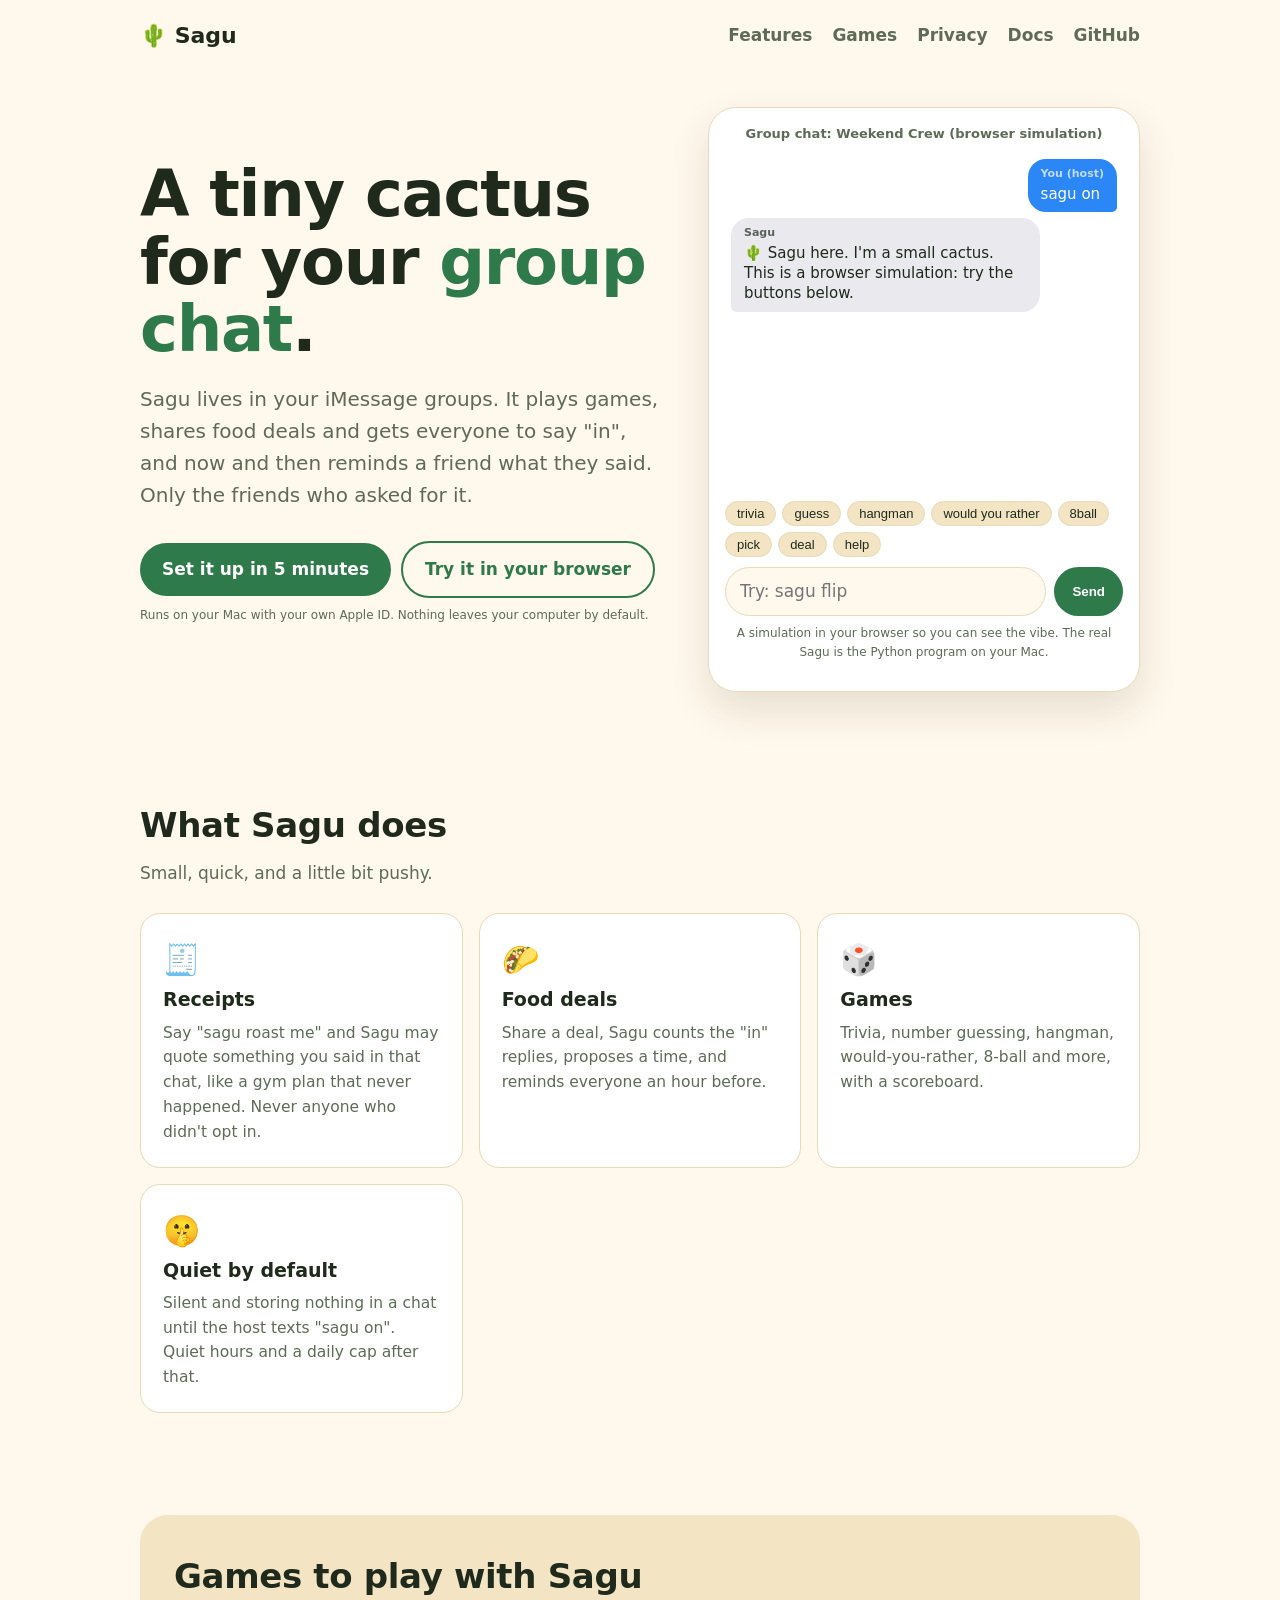
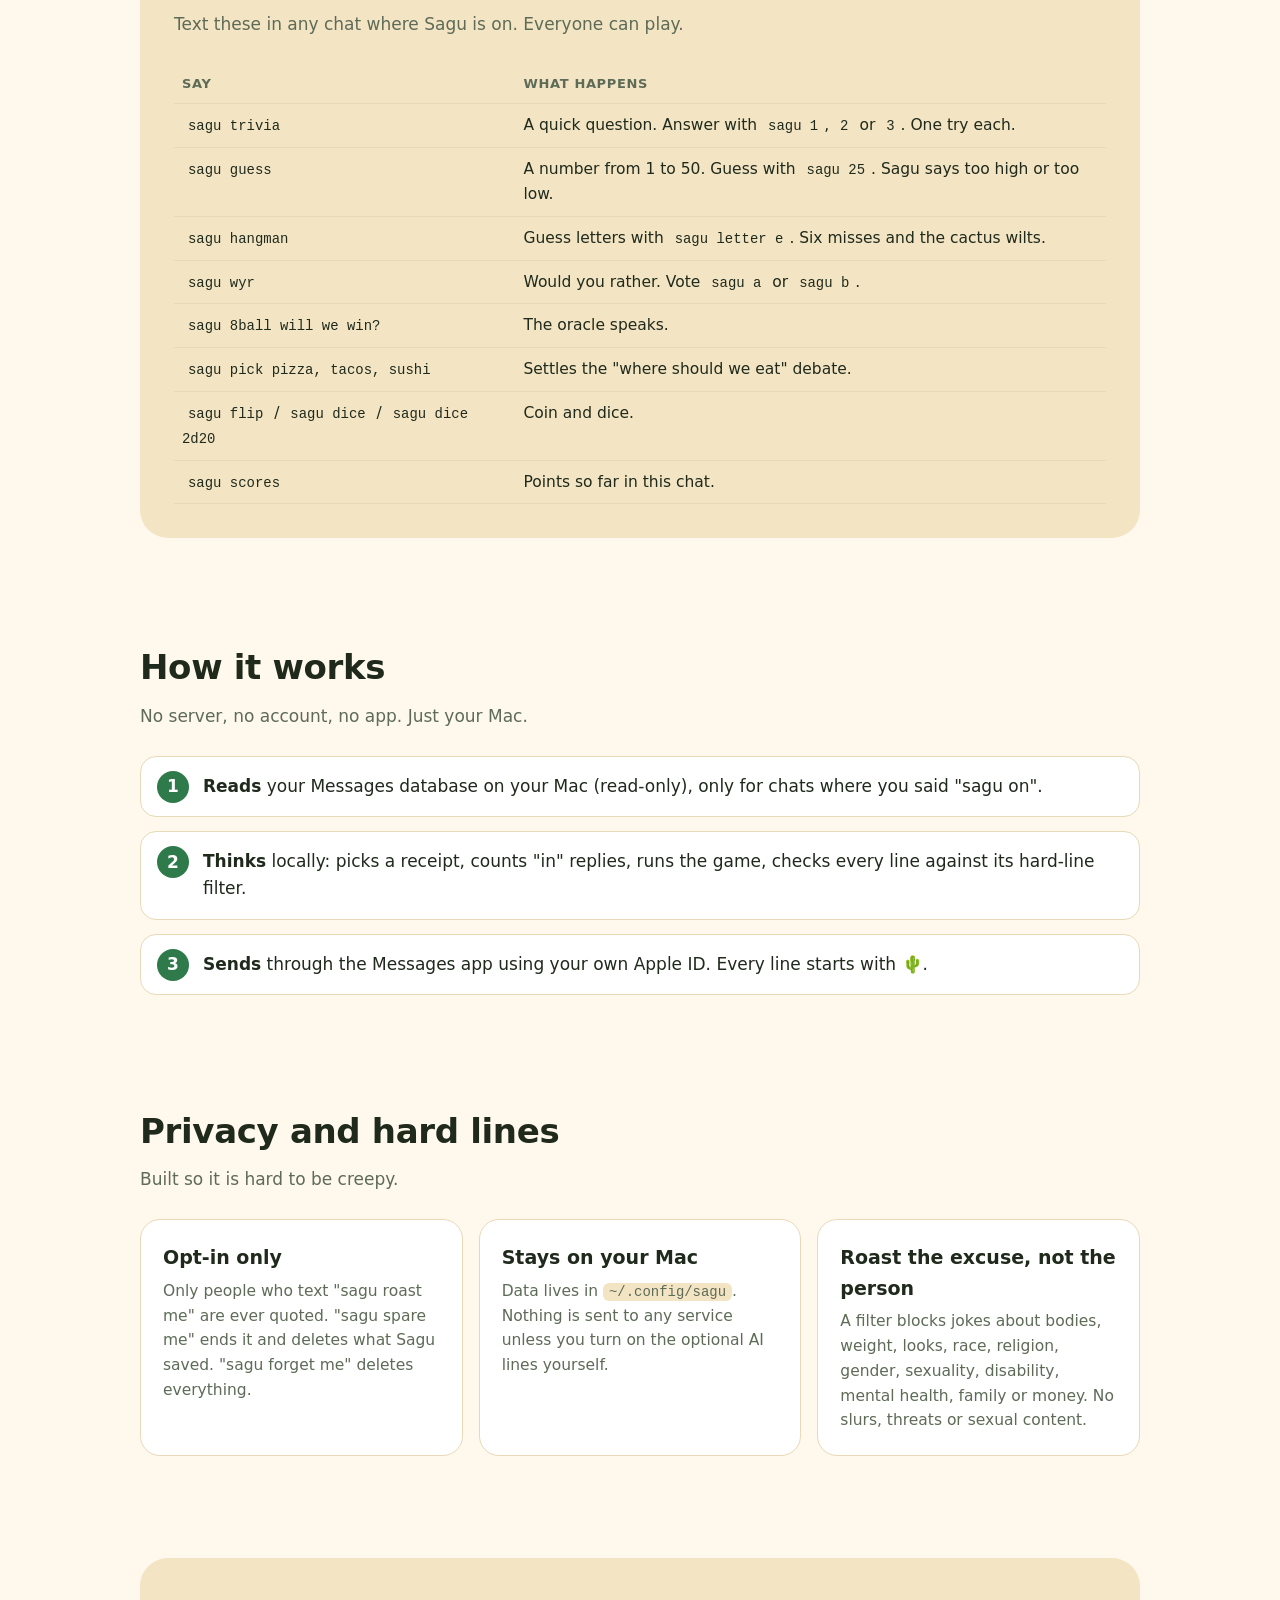
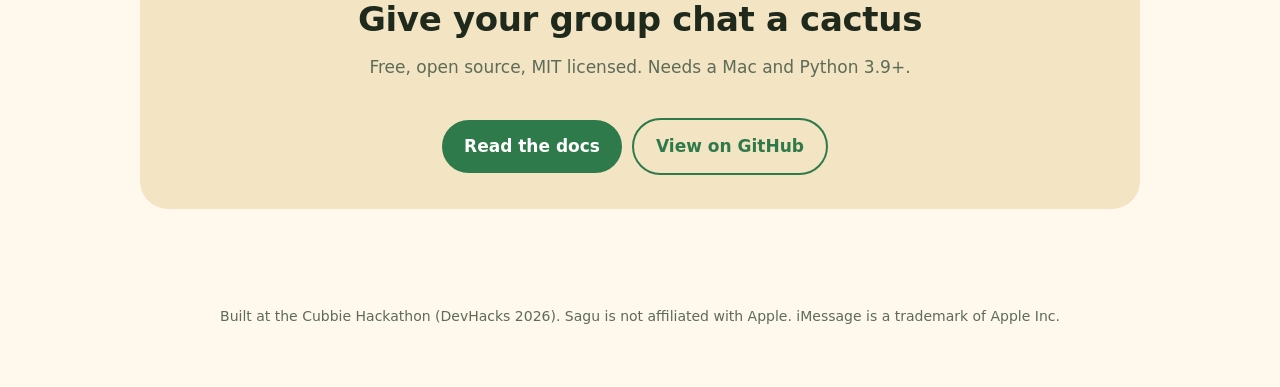
==== site/index.html @ a04c4ed9 "Add games, website and docs, Pages workflow; untrack pycache Co-Authored-By: Claude Sonnet 5.5 <nore" ====
<!doctype html>
<html lang="en"><head><meta charset="utf-8"><meta name="viewport" content="width=device-width,initial-scale=1">
<title>Sagu - the cactus in your group chat</title>
<meta name="description" content="Sagu is a small cactus that lives in your iMessage group chats. It runs on your Mac, plays games, shares food deals, and quotes friends who asked for it.">
<link rel="icon" href="favicon.svg"><link rel="stylesheet" href="style.css"></head>
<body><div class="wrap">
<nav><a class="logo" href="./">🌵 Sagu</a><div><a class="l" href="#features">Features</a><a class="l" href="#games">Games</a><a class="l" href="#privacy">Privacy</a><a class="l" href="docs.html">Docs</a><a class="l" href="https://github.com/myselfsiddharth/sagu">GitHub</a></div></nav>
<header class="hero"><div>
<h1>A tiny cactus for your <em>group chat</em>.</h1>
<p class="lead">Sagu lives in your iMessage groups. It plays games, shares food deals and gets everyone to say "in", and now and then reminds a friend what they said. Only the friends who asked for it.</p>
<a class="btn" href="docs.html#install">Set it up in 5 minutes</a><a class="btn alt" href="#try">Try it in your browser</a>
<p class="note" style="text-align:left">Runs on your Mac with your own Apple ID. Nothing leaves your computer by default.</p></div>
<div class="phone" id="try"><h4>Group chat: Weekend Crew (browser simulation)</h4>
<div class="chat" id="chat"></div>
<div class="chips"><button data-say="sagu trivia">trivia</button><button data-say="sagu guess">guess</button><button data-say="sagu hangman">hangman</button><button data-say="sagu wyr">would you rather</button><button data-say="sagu 8ball will we win?">8ball</button><button data-say="sagu pick pizza, tacos, sushi">pick</button><button data-say="sagu deal: 2-for-1 tacos till Friday">deal</button><button data-say="sagu help">help</button></div>
<form class="send" id="send"><input id="msg" placeholder="Try: sagu flip" autocomplete="off" aria-label="message"><button>Send</button></form>
<p class="note">A simulation in your browser so you can see the vibe. The real Sagu is the Python program on your Mac.</p></div></header>

<section id="features"><h2>What Sagu does</h2><p class="sub">Small, quick, and a little bit pushy.</p>
<div class="grid">
<div class="card"><div class="emoji">🧾</div><h3>Receipts</h3><p>Say "sagu roast me" and Sagu may quote something you said in that chat, like a gym plan that never happened. Never anyone who didn't opt in.</p></div>
<div class="card"><div class="emoji">🌮</div><h3>Food deals</h3><p>Share a deal, Sagu counts the "in" replies, proposes a time, and reminds everyone an hour before.</p></div>
<div class="card"><div class="emoji">🎲</div><h3>Games</h3><p>Trivia, number guessing, hangman, would-you-rather, 8-ball and more, with a scoreboard.</p></div>
<div class="card"><div class="emoji">🤫</div><h3>Quiet by default</h3><p>Silent and storing nothing in a chat until the host texts "sagu on". Quiet hours and a daily cap after that.</p></div>
</div></section>

<section id="games"><div class="band"><h2>Games to play with Sagu</h2><p class="sub">Text these in any chat where Sagu is on. Everyone can play.</p>
<table><tr><th>Say</th><th>What happens</th></tr>
<tr><td><code>sagu trivia</code></td><td>A quick question. Answer with <code>sagu 1</code>, <code>2</code> or <code>3</code>. One try each.</td></tr>
<tr><td><code>sagu guess</code></td><td>A number from 1 to 50. Guess with <code>sagu 25</code>. Sagu says too high or too low.</td></tr>
<tr><td><code>sagu hangman</code></td><td>Guess letters with <code>sagu letter e</code>. Six misses and the cactus wilts.</td></tr>
<tr><td><code>sagu wyr</code></td><td>Would you rather. Vote <code>sagu a</code> or <code>sagu b</code>.</td></tr>
<tr><td><code>sagu 8ball will we win?</code></td><td>The oracle speaks.</td></tr>
<tr><td><code>sagu pick pizza, tacos, sushi</code></td><td>Settles the "where should we eat" debate.</td></tr>
<tr><td><code>sagu flip</code> / <code>sagu dice</code> / <code>sagu dice 2d20</code></td><td>Coin and dice.</td></tr>
<tr><td><code>sagu scores</code></td><td>Points so far in this chat.</td></tr></table></div></section>

<section id="how"><h2>How it works</h2><p class="sub">No server, no account, no app. Just your Mac.</p>
<ol class="steps"><li><b>Reads</b> your Messages database on your Mac (read-only), only for chats where you said "sagu on".</li>
<li><b>Thinks</b> locally: picks a receipt, counts "in" replies, runs the game, checks every line against its hard-line filter.</li>
<li><b>Sends</b> through the Messages app using your own Apple ID. Every line starts with 🌵.</li></ol></section>

<section id="privacy"><h2>Privacy and hard lines</h2><p class="sub">Built so it is hard to be creepy.</p>
<div class="grid">
<div class="card"><h3>Opt-in only</h3><p>Only people who text "sagu roast me" are ever quoted. "sagu spare me" ends it and deletes what Sagu saved. "sagu forget me" deletes everything.</p></div>
<div class="card"><h3>Stays on your Mac</h3><p>Data lives in <code>~/.config/sagu</code>. Nothing is sent to any service unless you turn on the optional AI lines yourself.</p></div>
<div class="card"><h3>Roast the excuse, not the person</h3><p>A filter blocks jokes about bodies, weight, looks, race, religion, gender, sexuality, disability, mental health, family or money. No slurs, threats or sexual content.</p></div>
</div></section>

<section><div class="band" style="text-align:center"><h2>Give your group chat a cactus</h2><p class="sub">Free, open source, MIT licensed. Needs a Mac and Python 3.9+.</p><a class="btn" href="docs.html#install">Read the docs</a><a class="btn alt" href="https://github.com/myselfsiddharth/sagu">View on GitHub</a></div></section>
<footer>Built at the Cubbie Hackathon (DevHacks 2026). Sagu is not affiliated with Apple. iMessage is a trademark of Apple Inc.</footer>
</div><script src="chat.js"></script></body></html>
---- site/style.css ----
:root{--bg:#fff8ec;--ink:#1f2a1c;--muted:#5d6b57;--green:#2f7a4b;--green-d:#1f5535;--sand:#f3e4c4;--clay:#e0693f;--card:#ffffff;--line:#e8d9b8;--bubble:#e9e9ee;--blue:#2b86f6}
@media (prefers-color-scheme:dark){:root{--bg:#141a12;--ink:#f1ecdc;--muted:#a3b09b;--green:#5fc283;--green-d:#8fe0aa;--sand:#222b1e;--clay:#ff8a5c;--card:#1b231a;--line:#2e3a2a;--bubble:#2c2f2a}}
*{box-sizing:border-box}html{scroll-behavior:smooth}
body{margin:0;background:var(--bg);color:var(--ink);font:17px/1.6 ui-rounded,"Nunito","Avenir Next",system-ui,sans-serif}
a{color:var(--green)}code,pre{font-family:ui-monospace,SFMono-Regular,Menlo,monospace}
.wrap{max-width:1040px;margin:0 auto;padding:0 20px}
nav{display:flex;align-items:center;justify-content:space-between;padding:18px 0}
nav .logo{font-weight:800;font-size:22px;text-decoration:none;color:var(--ink)}nav a.l{margin-left:20px;text-decoration:none;color:var(--muted);font-weight:600}
nav a.l:hover{color:var(--green)}
.hero{display:grid;grid-template-columns:1.1fr .9fr;gap:40px;align-items:center;padding:36px 0 60px}
h1{font-size:clamp(38px,6vw,64px);line-height:1.05;margin:0 0 16px;letter-spacing:-.02em}h1 em{color:var(--green);font-style:normal}
.lead{font-size:20px;color:var(--muted);max-width:34em}
.btn{display:inline-block;background:var(--green);color:#fff;padding:13px 22px;border-radius:999px;font-weight:700;text-decoration:none;margin:10px 10px 0 0}
.btn.alt{background:transparent;color:var(--green);border:2px solid var(--green)}
.btn:hover{transform:translateY(-1px)}
.phone{background:var(--card);border:1px solid var(--line);border-radius:28px;padding:16px;box-shadow:0 18px 40px rgba(60,40,0,.12)}
.phone h4{margin:0 0 8px;text-align:center;font-size:13px;color:var(--muted);font-weight:700}
.chat{height:340px;overflow-y:auto;display:flex;flex-direction:column;gap:6px;padding:6px}
.msg{max-width:80%;padding:8px 13px;border-radius:18px;font-size:15px;line-height:1.35;white-space:pre-wrap}
.msg.them{background:var(--bubble);align-self:flex-start;border-bottom-left-radius:5px}
.msg.me{background:var(--blue);color:#fff;align-self:flex-end;border-bottom-right-radius:5px}
.msg b{display:block;font-size:11px;opacity:.7;margin-bottom:2px}
.send{display:flex;gap:8px;margin-top:10px}.send input{flex:1;border:1px solid var(--line);border-radius:999px;padding:10px 14px;font:inherit;background:var(--bg);color:var(--ink)}
.send button{border:0;background:var(--green);color:#fff;border-radius:999px;padding:0 18px;font-weight:700;cursor:pointer}
.chips{display:flex;flex-wrap:wrap;gap:6px;margin-top:8px}.chips button{border:1px solid var(--line);background:var(--sand);color:var(--ink);border-radius:999px;padding:4px 11px;font-size:13px;cursor:pointer}
.note{font-size:12px;color:var(--muted);text-align:center;margin-top:8px}
section{padding:46px 0}h2{font-size:34px;margin:0 0 8px;letter-spacing:-.01em}.sub{color:var(--muted);margin:0 0 26px}
.grid{display:grid;grid-template-columns:repeat(auto-fit,minmax(240px,1fr));gap:16px}
.card{background:var(--card);border:1px solid var(--line);border-radius:20px;padding:22px}
.card h3{margin:0 0 6px;font-size:19px}.card p{margin:0;color:var(--muted);font-size:15.5px}.emoji{font-size:30px}
.band{background:var(--sand);border-radius:28px;padding:34px;margin:10px 0}
.steps{counter-reset:s;display:grid;gap:14px;padding:0;list-style:none}
.steps li{counter-increment:s;background:var(--card);border:1px solid var(--line);border-radius:16px;padding:16px 18px 16px 62px;position:relative}
.steps li:before{content:counter(s);position:absolute;left:16px;top:14px;width:32px;height:32px;border-radius:50%;background:var(--green);color:#fff;font-weight:800;display:grid;place-items:center}
pre{background:#1d261b;color:#e8f3df;border-radius:14px;padding:14px 16px;overflow:auto;font-size:14px}
:not(pre)>code{background:var(--sand);padding:1px 6px;border-radius:6px;font-size:.9em}
table{border-collapse:collapse;width:100%;font-size:15.5px}td,th{border-bottom:1px solid var(--line);padding:9px 8px;text-align:left;vertical-align:top}th{color:var(--muted);font-size:13px;text-transform:uppercase;letter-spacing:.05em}
footer{padding:40px 0 60px;color:var(--muted);font-size:14px;text-align:center}
.docs{display:grid;grid-template-columns:200px 1fr;gap:40px;padding-bottom:60px}.toc{position:sticky;top:16px;align-self:start;display:grid;gap:6px}.toc a{text-decoration:none;color:var(--muted);font-weight:600}.toc a:hover{color:var(--green)}
.docs h2{margin-top:34px;border-top:1px solid var(--line);padding-top:26px}.docs h2:first-child{border:0;margin-top:0;padding:0}
.warn{background:var(--sand);border-left:5px solid var(--clay);border-radius:10px;padding:12px 16px;margin:16px 0}
@media(max-width:760px){.hero{grid-template-columns:1fr}.docs{grid-template-columns:1fr}.toc{position:static;grid-auto-flow:column;overflow:auto}}
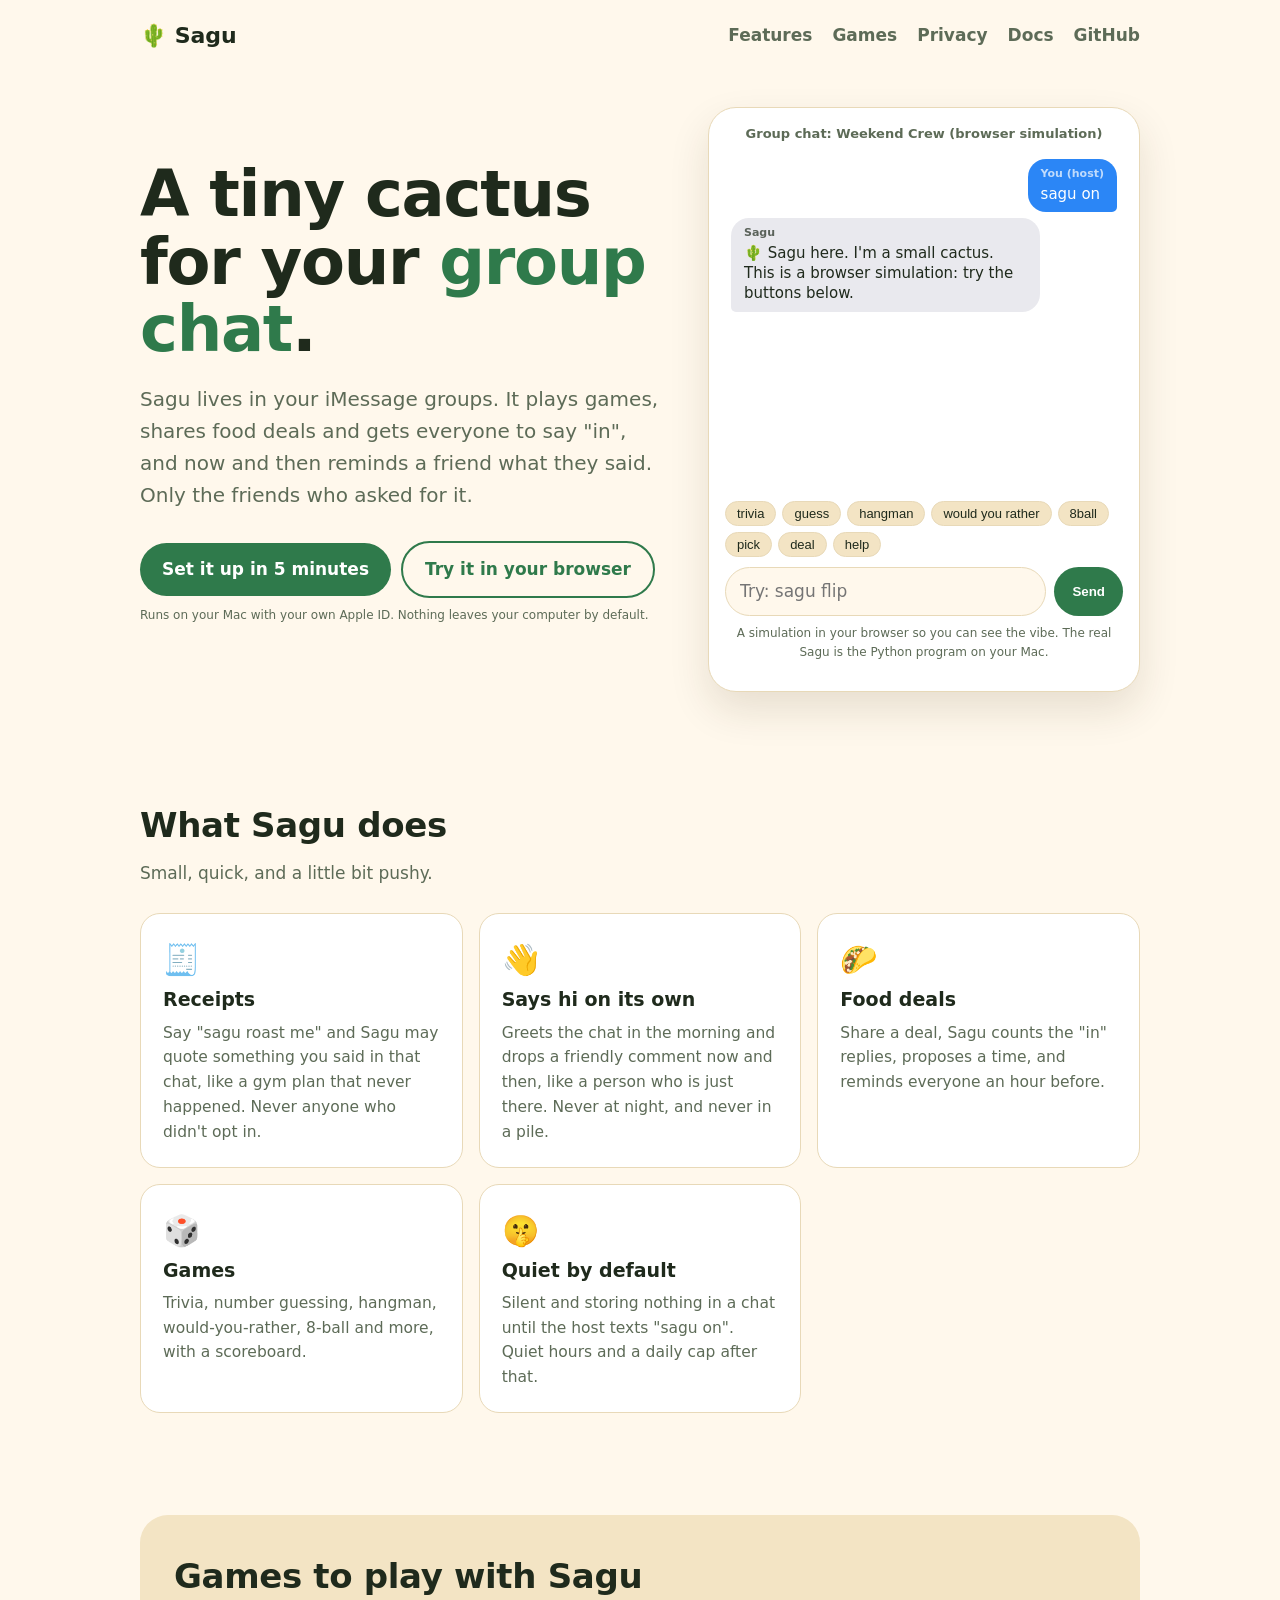
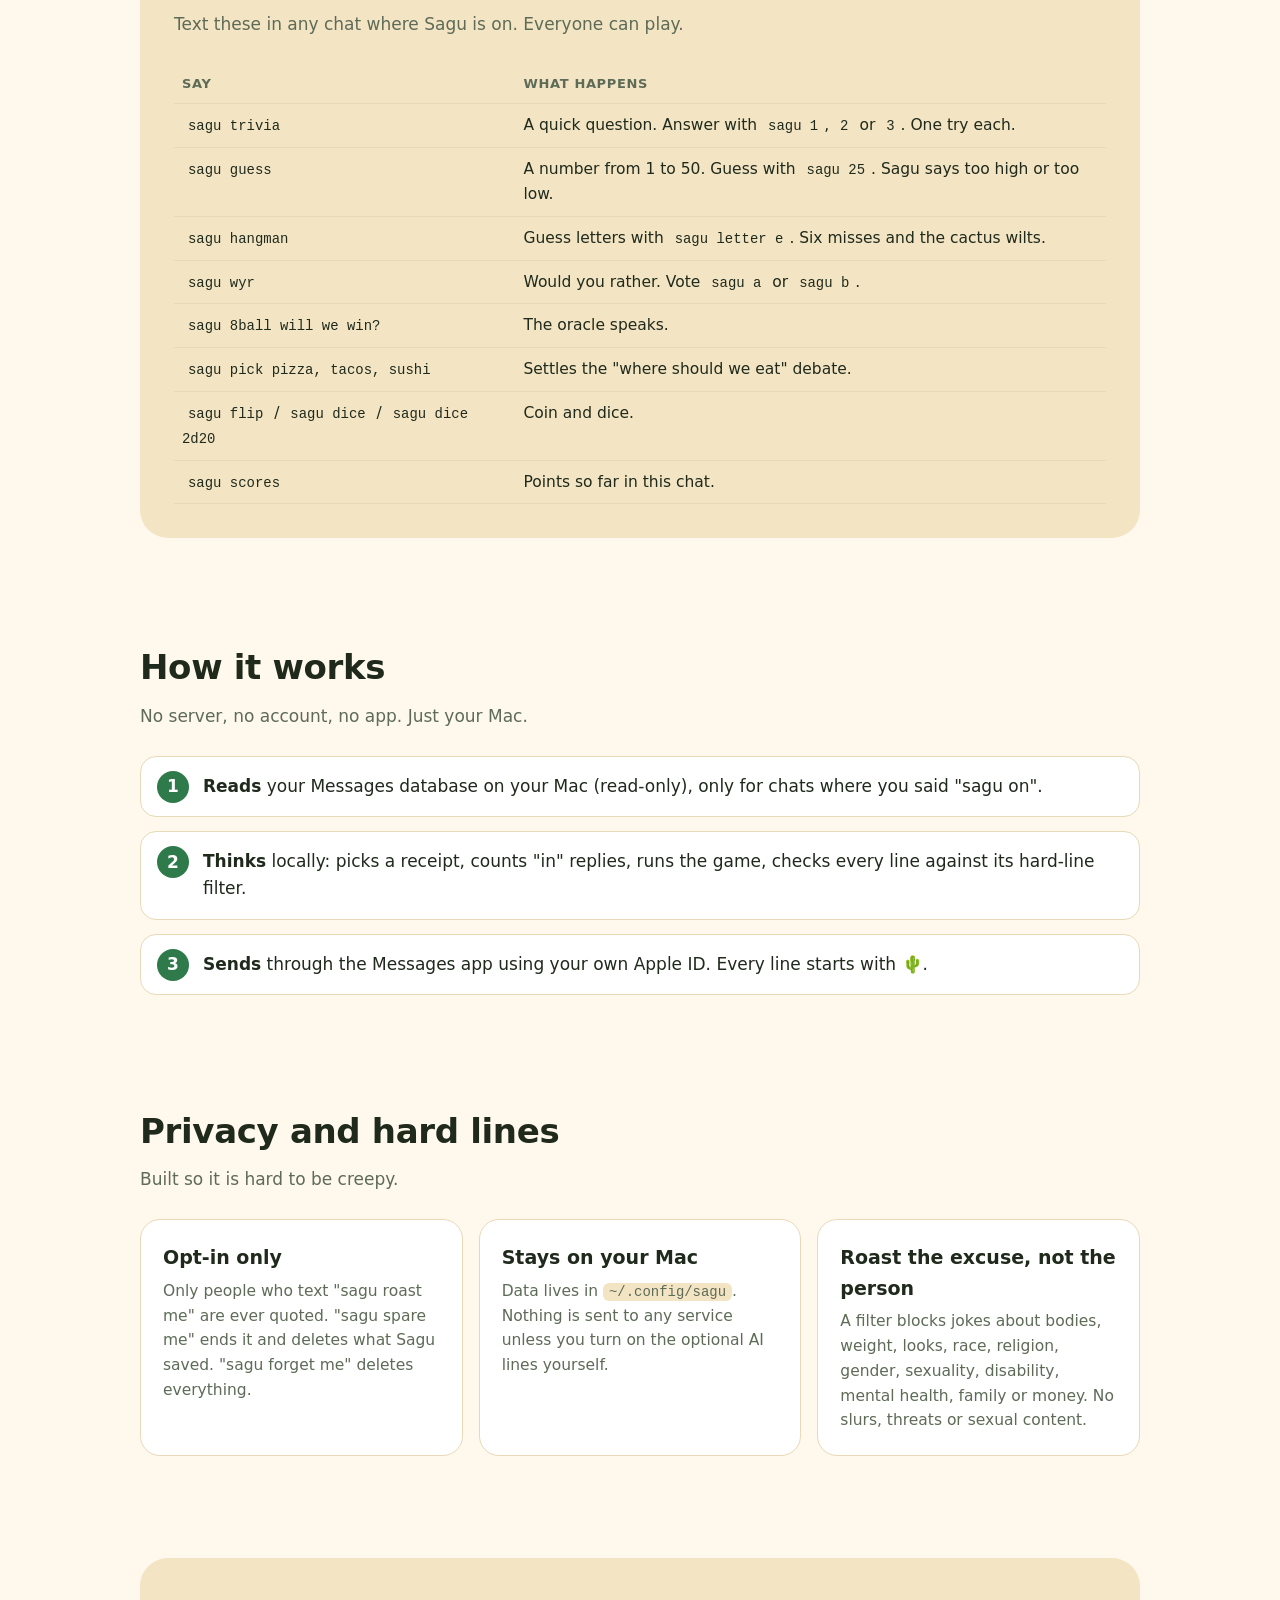
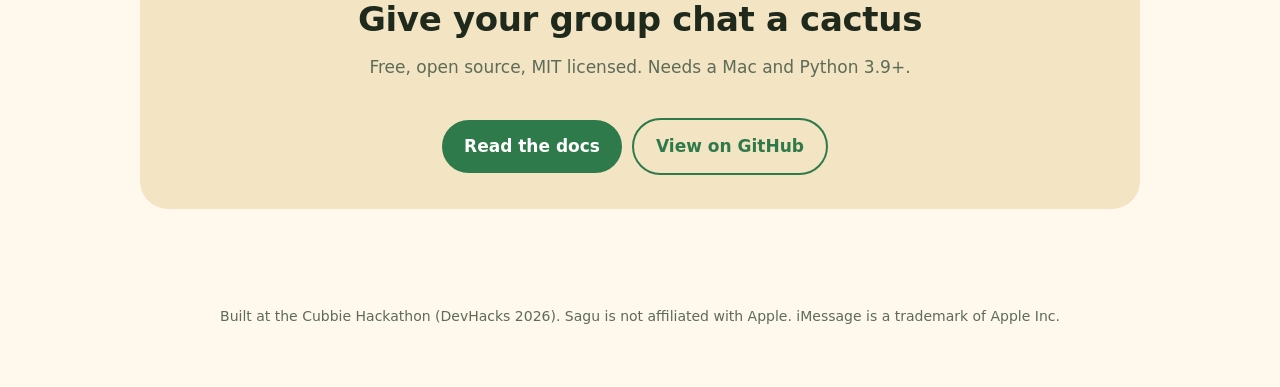
==== commit 6419a2e4: "Sagu speaks up on its own: daily greetings and random friendly comments Co-Authored-By: Claude Sonne" ====
--- a/site/index.html
+++ b/site/index.html
@@ -19,6 +19,7 @@
 <section id="features"><h2>What Sagu does</h2><p class="sub">Small, quick, and a little bit pushy.</p>
 <div class="grid">
 <div class="card"><div class="emoji">🧾</div><h3>Receipts</h3><p>Say "sagu roast me" and Sagu may quote something you said in that chat, like a gym plan that never happened. Never anyone who didn't opt in.</p></div>
+<div class="card"><div class="emoji">👋</div><h3>Says hi on its own</h3><p>Greets the chat in the morning and drops a friendly comment now and then, like a person who is just there. Never at night, and never in a pile.</p></div>
 <div class="card"><div class="emoji">🌮</div><h3>Food deals</h3><p>Share a deal, Sagu counts the "in" replies, proposes a time, and reminds everyone an hour before.</p></div>
 <div class="card"><div class="emoji">🎲</div><h3>Games</h3><p>Trivia, number guessing, hangman, would-you-rather, 8-ball and more, with a scoreboard.</p></div>
 <div class="card"><div class="emoji">🤫</div><h3>Quiet by default</h3><p>Silent and storing nothing in a chat until the host texts "sagu on". Quiet hours and a daily cap after that.</p></div>
